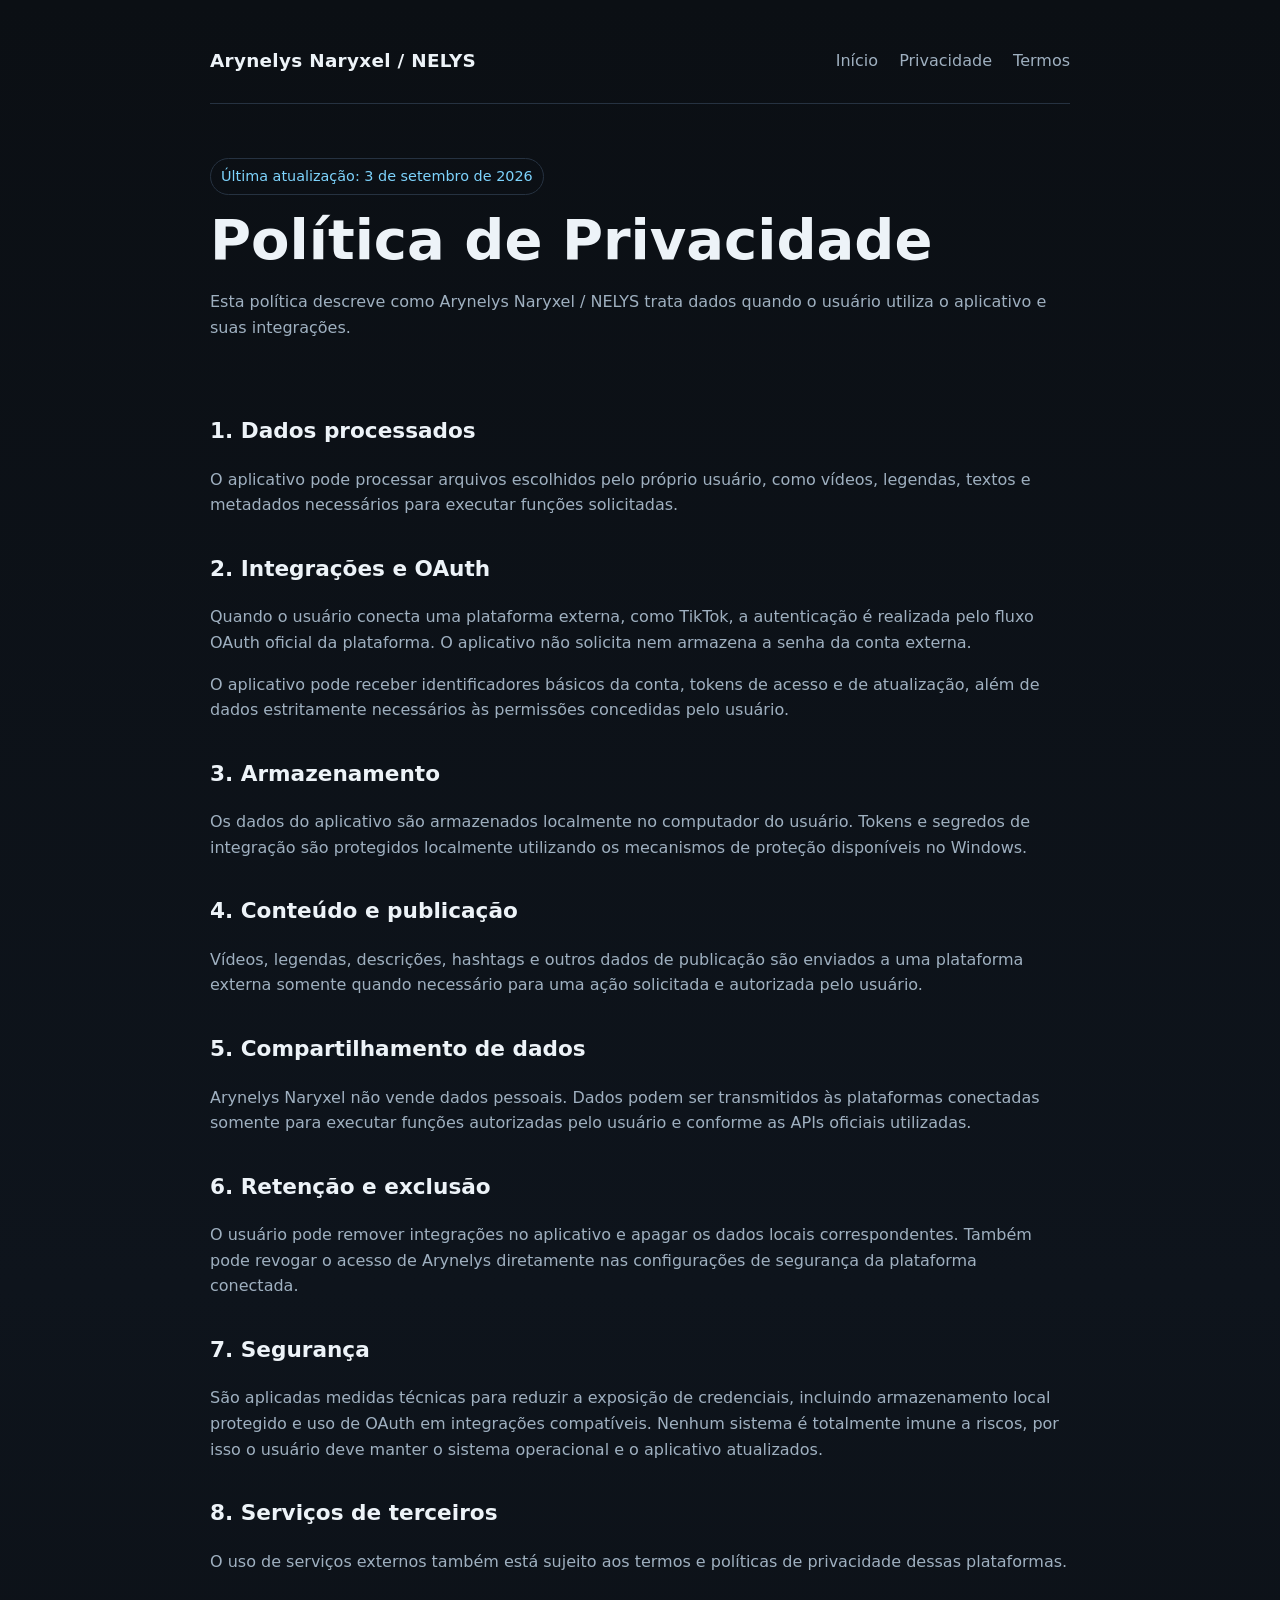
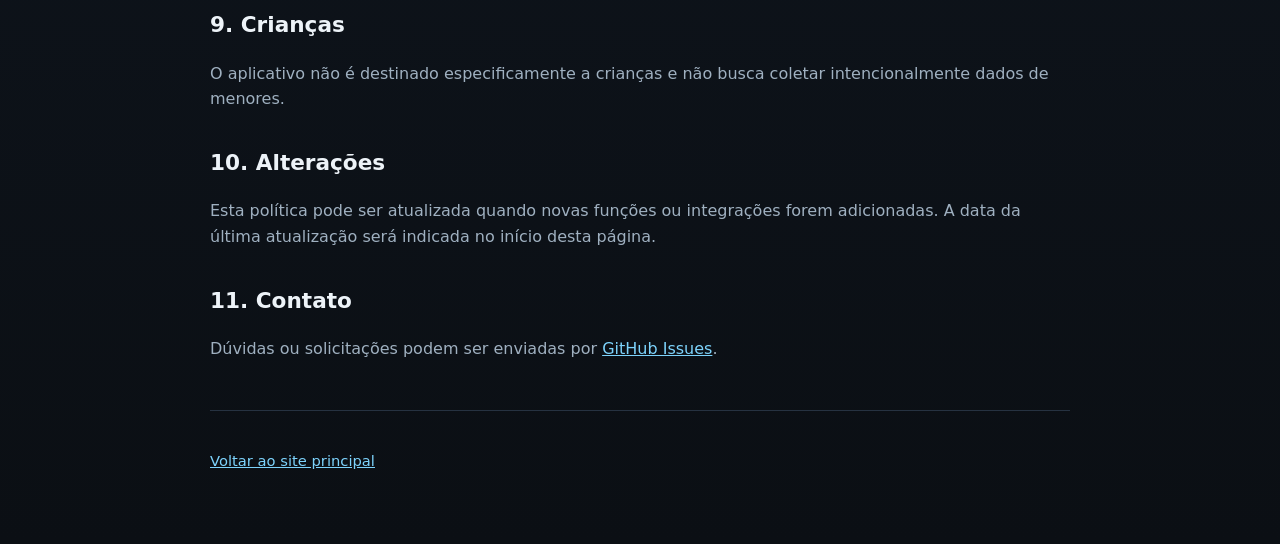
==== privacy/index.html @ ed87c671 "Add files via upload" ====
<!doctype html>
<html lang="pt-BR">
<head>
<meta charset="utf-8">
<meta name="viewport" content="width=device-width,initial-scale=1">
<title>Política de Privacidade — Arynelys Naryxel</title>

<style>
:root {
  color-scheme: dark;
  --bg:#0b0f14;
  --panel:#111821;
  --text:#edf3f8;
  --muted:#9fb0c0;
  --accent:#7dd3fc;
  --border:#263241;
}
*{box-sizing:border-box}
body{
  margin:0;
  font-family:system-ui,-apple-system,Segoe UI,Roboto,Arial,sans-serif;
  background:linear-gradient(180deg,#0b0f14,#0e141c 60%,#0b0f14);
  color:var(--text);
  line-height:1.6;
}
.wrap{max-width:900px;margin:0 auto;padding:32px 20px 56px}
header{
  display:flex;align-items:center;justify-content:space-between;gap:20px;
  padding:14px 0 28px;border-bottom:1px solid var(--border);
}
.brand{font-weight:800;font-size:1.15rem;letter-spacing:.3px}
nav a{color:var(--muted);text-decoration:none;margin-left:16px}
nav a:hover{color:var(--accent)}
.hero{padding:54px 0 24px}
h1{font-size:clamp(2rem,5vw,3.5rem);line-height:1.1;margin:0 0 18px}
h2{margin-top:34px;font-size:1.35rem}
p,li{color:var(--muted)}
.card{
  background:rgba(17,24,33,.78);
  border:1px solid var(--border);
  border-radius:16px;
  padding:22px;
  margin:18px 0;
}
.badge{
  display:inline-block;padding:6px 10px;border:1px solid var(--border);
  border-radius:999px;color:var(--accent);font-size:.9rem;margin-bottom:14px
}
a{color:var(--accent)}
footer{margin-top:48px;padding-top:24px;border-top:1px solid var(--border);color:var(--muted);font-size:.92rem}
code{background:#0a1118;border:1px solid var(--border);padding:.1em .35em;border-radius:6px;color:#d8f3ff}
</style>

</head>
<body>
<div class="wrap">

<header>
  <div class="brand">Arynelys Naryxel / NELYS</div>
  <nav>
    <a href="../">Início</a>
    <a href="../privacy/">Privacidade</a>
    <a href="../terms/">Termos</a>
  </nav>
</header>

<section class="hero">
  <span class="badge">Última atualização: 3 de setembro de 2026</span>
  <h1>Política de Privacidade</h1>
  <p>Esta política descreve como Arynelys Naryxel / NELYS trata dados quando o usuário utiliza o aplicativo e suas integrações.</p>
</section>

<h2>1. Dados processados</h2>
<p>O aplicativo pode processar arquivos escolhidos pelo próprio usuário, como vídeos, legendas, textos e metadados necessários para executar funções solicitadas.</p>

<h2>2. Integrações e OAuth</h2>
<p>Quando o usuário conecta uma plataforma externa, como TikTok, a autenticação é realizada pelo fluxo OAuth oficial da plataforma. O aplicativo não solicita nem armazena a senha da conta externa.</p>
<p>O aplicativo pode receber identificadores básicos da conta, tokens de acesso e de atualização, além de dados estritamente necessários às permissões concedidas pelo usuário.</p>

<h2>3. Armazenamento</h2>
<p>Os dados do aplicativo são armazenados localmente no computador do usuário. Tokens e segredos de integração são protegidos localmente utilizando os mecanismos de proteção disponíveis no Windows.</p>

<h2>4. Conteúdo e publicação</h2>
<p>Vídeos, legendas, descrições, hashtags e outros dados de publicação são enviados a uma plataforma externa somente quando necessário para uma ação solicitada e autorizada pelo usuário.</p>

<h2>5. Compartilhamento de dados</h2>
<p>Arynelys Naryxel não vende dados pessoais. Dados podem ser transmitidos às plataformas conectadas somente para executar funções autorizadas pelo usuário e conforme as APIs oficiais utilizadas.</p>

<h2>6. Retenção e exclusão</h2>
<p>O usuário pode remover integrações no aplicativo e apagar os dados locais correspondentes. Também pode revogar o acesso de Arynelys diretamente nas configurações de segurança da plataforma conectada.</p>

<h2>7. Segurança</h2>
<p>São aplicadas medidas técnicas para reduzir a exposição de credenciais, incluindo armazenamento local protegido e uso de OAuth em integrações compatíveis. Nenhum sistema é totalmente imune a riscos, por isso o usuário deve manter o sistema operacional e o aplicativo atualizados.</p>

<h2>8. Serviços de terceiros</h2>
<p>O uso de serviços externos também está sujeito aos termos e políticas de privacidade dessas plataformas.</p>

<h2>9. Crianças</h2>
<p>O aplicativo não é destinado especificamente a crianças e não busca coletar intencionalmente dados de menores.</p>

<h2>10. Alterações</h2>
<p>Esta política pode ser atualizada quando novas funções ou integrações forem adicionadas. A data da última atualização será indicada no início desta página.</p>

<h2>11. Contato</h2>
<p>Dúvidas ou solicitações podem ser enviadas por <a href="https://github.com/naryxelarynelys-stack/Arynelys-Naryxel/issues">GitHub Issues</a>.</p>

<footer>
  <p><a href="../">Voltar ao site principal</a></p>
</footer>
</div>
</body>
</html>
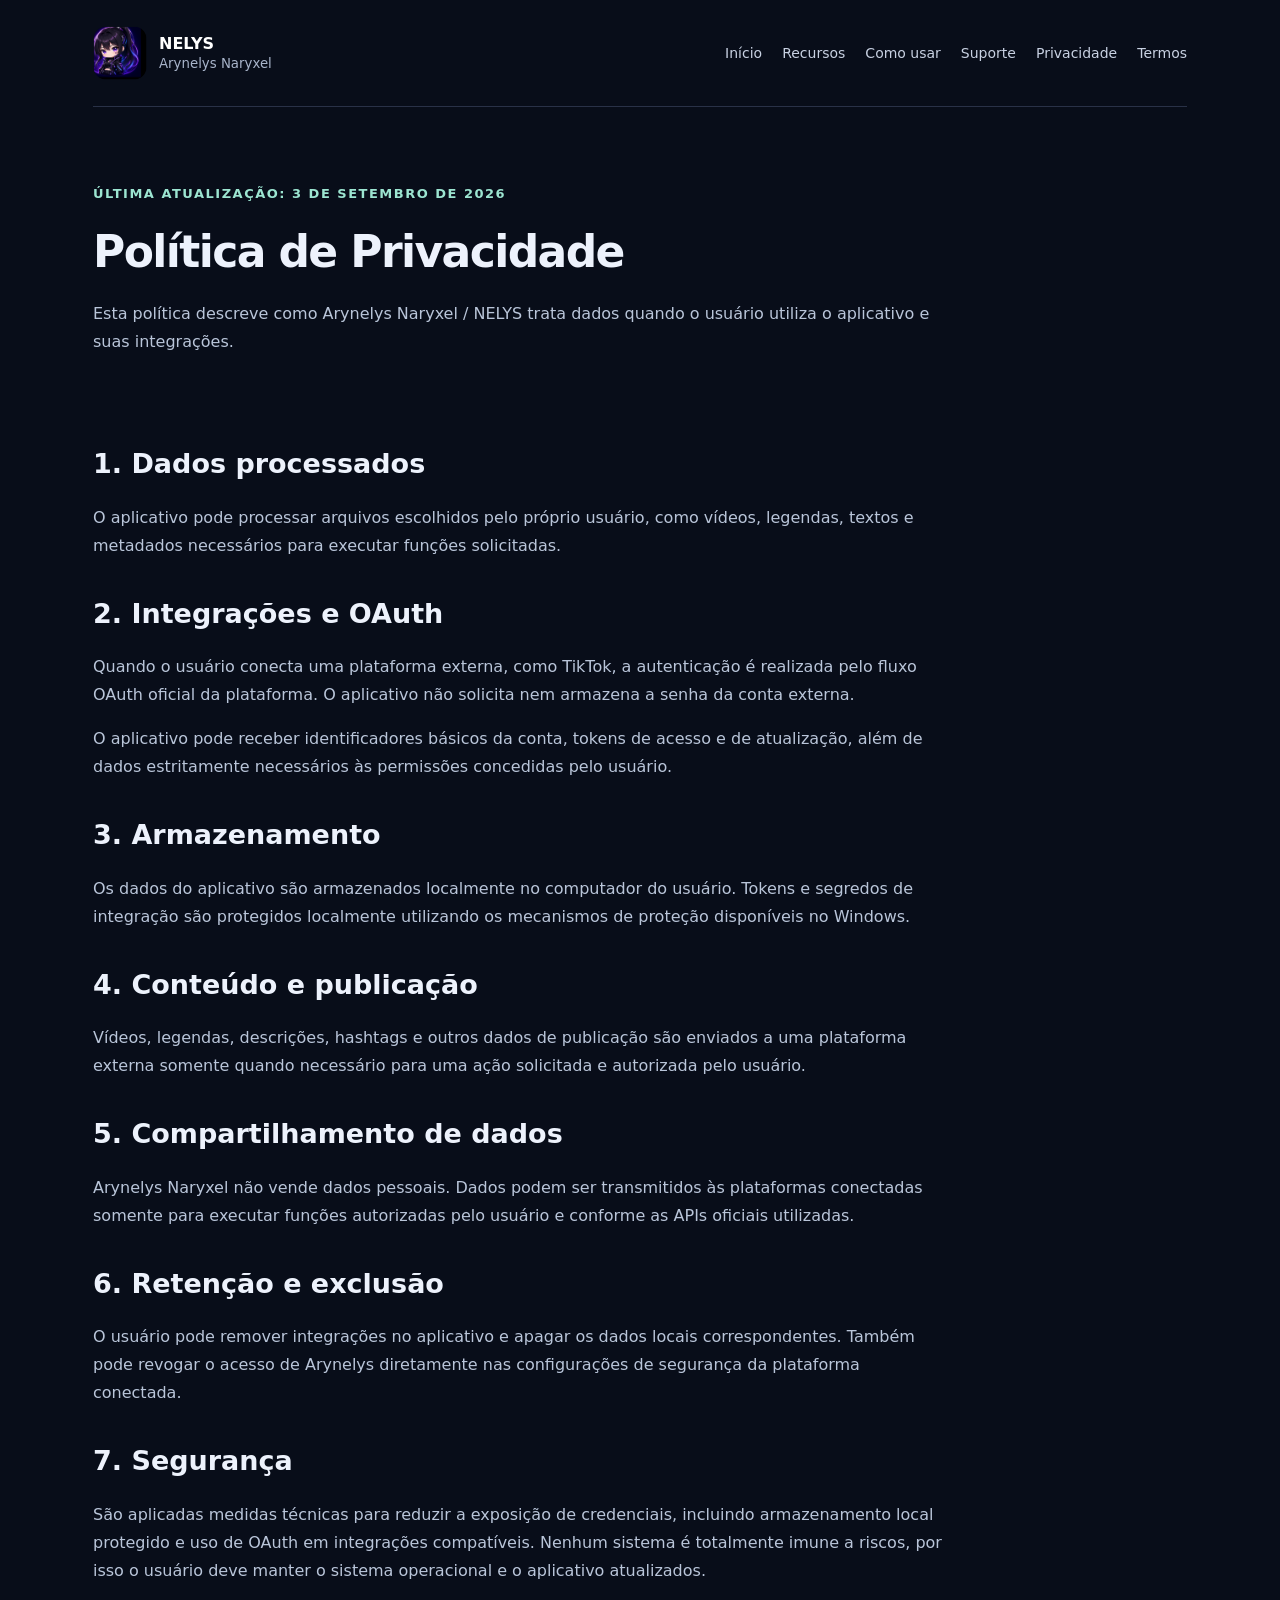
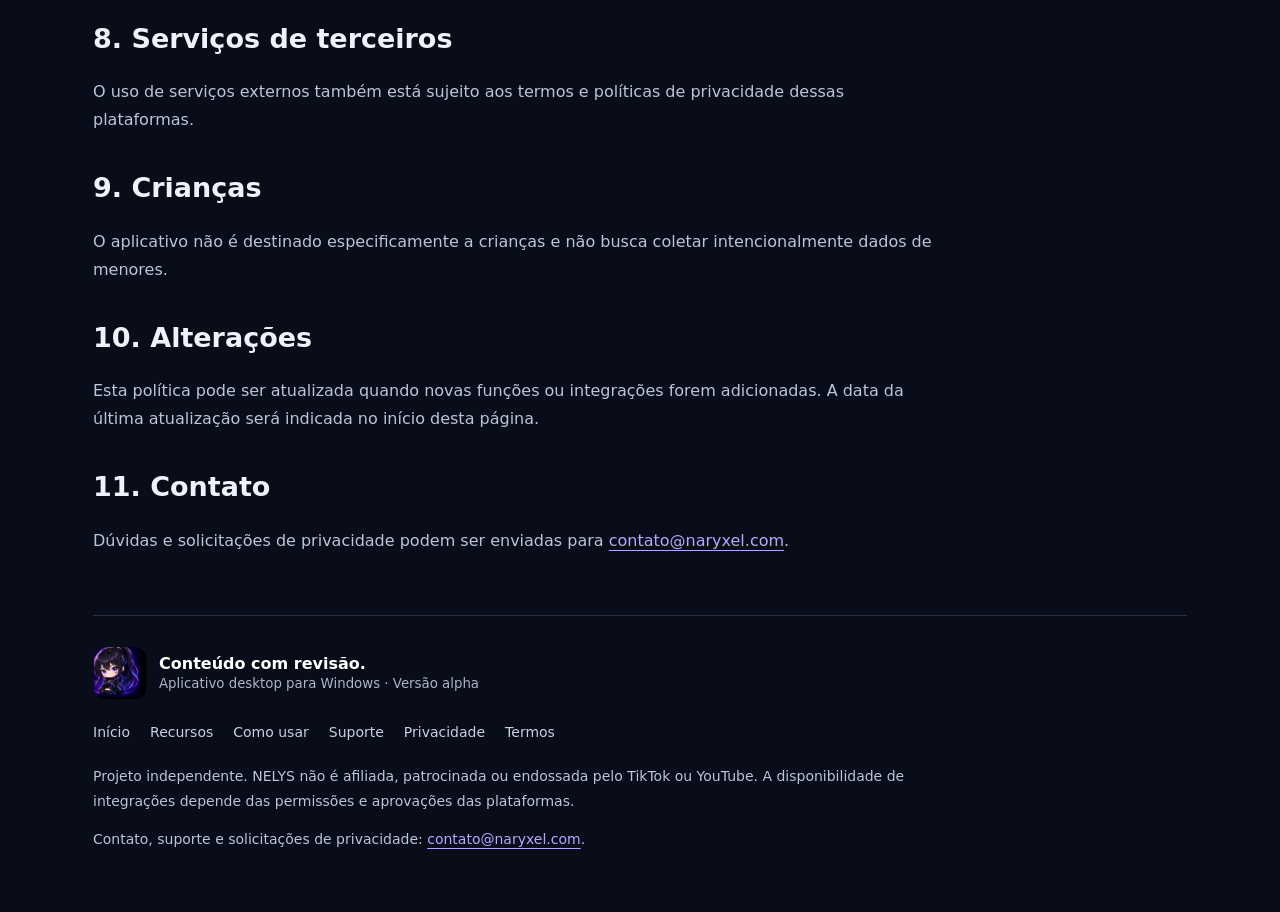
==== commit ee3415d7: "Add files via upload" ====
--- a/privacy/index.html
+++ b/privacy/index.html
@@ -1,112 +1,43 @@
-<!doctype html>
-<html lang="pt-BR">
-<head>
-<meta charset="utf-8">
-<meta name="viewport" content="width=device-width,initial-scale=1">
-<title>Política de Privacidade — Arynelys Naryxel</title>
-
-<style>
-:root {
-  color-scheme: dark;
-  --bg:#0b0f14;
-  --panel:#111821;
-  --text:#edf3f8;
-  --muted:#9fb0c0;
-  --accent:#7dd3fc;
-  --border:#263241;
-}
-*{box-sizing:border-box}
-body{
-  margin:0;
-  font-family:system-ui,-apple-system,Segoe UI,Roboto,Arial,sans-serif;
-  background:linear-gradient(180deg,#0b0f14,#0e141c 60%,#0b0f14);
-  color:var(--text);
-  line-height:1.6;
-}
-.wrap{max-width:900px;margin:0 auto;padding:32px 20px 56px}
-header{
-  display:flex;align-items:center;justify-content:space-between;gap:20px;
-  padding:14px 0 28px;border-bottom:1px solid var(--border);
-}
-.brand{font-weight:800;font-size:1.15rem;letter-spacing:.3px}
-nav a{color:var(--muted);text-decoration:none;margin-left:16px}
-nav a:hover{color:var(--accent)}
-.hero{padding:54px 0 24px}
-h1{font-size:clamp(2rem,5vw,3.5rem);line-height:1.1;margin:0 0 18px}
-h2{margin-top:34px;font-size:1.35rem}
-p,li{color:var(--muted)}
-.card{
-  background:rgba(17,24,33,.78);
-  border:1px solid var(--border);
-  border-radius:16px;
-  padding:22px;
-  margin:18px 0;
-}
-.badge{
-  display:inline-block;padding:6px 10px;border:1px solid var(--border);
-  border-radius:999px;color:var(--accent);font-size:.9rem;margin-bottom:14px
-}
-a{color:var(--accent)}
-footer{margin-top:48px;padding-top:24px;border-top:1px solid var(--border);color:var(--muted);font-size:.92rem}
-code{background:#0a1118;border:1px solid var(--border);padding:.1em .35em;border-radius:6px;color:#d8f3ff}
-</style>
-
-</head>
-<body>
-<div class="wrap">
-
-<header>
-  <div class="brand">Arynelys Naryxel / NELYS</div>
-  <nav>
-    <a href="../">Início</a>
-    <a href="../privacy/">Privacidade</a>
-    <a href="../terms/">Termos</a>
-  </nav>
-</header>
-
-<section class="hero">
-  <span class="badge">Última atualização: 3 de setembro de 2026</span>
-  <h1>Política de Privacidade</h1>
-  <p>Esta política descreve como Arynelys Naryxel / NELYS trata dados quando o usuário utiliza o aplicativo e suas integrações.</p>
-</section>
-
-<h2>1. Dados processados</h2>
-<p>O aplicativo pode processar arquivos escolhidos pelo próprio usuário, como vídeos, legendas, textos e metadados necessários para executar funções solicitadas.</p>
-
-<h2>2. Integrações e OAuth</h2>
-<p>Quando o usuário conecta uma plataforma externa, como TikTok, a autenticação é realizada pelo fluxo OAuth oficial da plataforma. O aplicativo não solicita nem armazena a senha da conta externa.</p>
-<p>O aplicativo pode receber identificadores básicos da conta, tokens de acesso e de atualização, além de dados estritamente necessários às permissões concedidas pelo usuário.</p>
-
-<h2>3. Armazenamento</h2>
-<p>Os dados do aplicativo são armazenados localmente no computador do usuário. Tokens e segredos de integração são protegidos localmente utilizando os mecanismos de proteção disponíveis no Windows.</p>
-
-<h2>4. Conteúdo e publicação</h2>
-<p>Vídeos, legendas, descrições, hashtags e outros dados de publicação são enviados a uma plataforma externa somente quando necessário para uma ação solicitada e autorizada pelo usuário.</p>
-
-<h2>5. Compartilhamento de dados</h2>
-<p>Arynelys Naryxel não vende dados pessoais. Dados podem ser transmitidos às plataformas conectadas somente para executar funções autorizadas pelo usuário e conforme as APIs oficiais utilizadas.</p>
-
-<h2>6. Retenção e exclusão</h2>
-<p>O usuário pode remover integrações no aplicativo e apagar os dados locais correspondentes. Também pode revogar o acesso de Arynelys diretamente nas configurações de segurança da plataforma conectada.</p>
-
-<h2>7. Segurança</h2>
-<p>São aplicadas medidas técnicas para reduzir a exposição de credenciais, incluindo armazenamento local protegido e uso de OAuth em integrações compatíveis. Nenhum sistema é totalmente imune a riscos, por isso o usuário deve manter o sistema operacional e o aplicativo atualizados.</p>
-
-<h2>8. Serviços de terceiros</h2>
-<p>O uso de serviços externos também está sujeito aos termos e políticas de privacidade dessas plataformas.</p>
-
-<h2>9. Crianças</h2>
-<p>O aplicativo não é destinado especificamente a crianças e não busca coletar intencionalmente dados de menores.</p>
-
-<h2>10. Alterações</h2>
-<p>Esta política pode ser atualizada quando novas funções ou integrações forem adicionadas. A data da última atualização será indicada no início desta página.</p>
-
-<h2>11. Contato</h2>
-<p>Dúvidas ou solicitações podem ser enviadas por <a href="https://github.com/naryxelarynelys-stack/Arynelys-Naryxel/issues">GitHub Issues</a>.</p>
-
-<footer>
-  <p><a href="../">Voltar ao site principal</a></p>
-</footer>
-</div>
-</body>
-</html>
+<!doctype html><html lang="pt-BR"><head><meta charset="utf-8"><meta name="viewport" content="width=device-width,initial-scale=1"><title>Política de Privacidade — Arynelys Naryxel / NELYS</title><meta name="description" content="Conheça a NELYS, aplicativo para Windows de análise de vídeos, revisão de cortes e preparação de conteúdo para redes sociais."><link rel="icon" href="../assets/nelys.png?v=20260911" type="image/png"><link rel="apple-touch-icon" href="../assets/nelys.png?v=20260911"><link rel="stylesheet" href="../assets/site.css"></head><body><a class="skip" href="#conteudo">Ir ao conteúdo</a><div class="wrap"><header><a class="brand" href="../"><img src="../assets/nelys.png?v=20260911" alt="Ícone do aplicativo NELYS" width="54" height="54"><span>NELYS<small>Arynelys Naryxel</small></span></a><nav aria-label="Navegação principal"><a href="../">Início</a><a href="../features/">Recursos</a><a href="../guide/">Como usar</a><a href="../support/">Suporte</a><a href="../privacy/">Privacidade</a><a href="../terms/">Termos</a></nav></header><main id="conteudo" class="legal">
+
+<section class="hero">
+  <span class="badge">Última atualização: 3 de setembro de 2026</span>
+  <h1>Política de Privacidade</h1>
+  <p>Esta política descreve como Arynelys Naryxel / NELYS trata dados quando o usuário utiliza o aplicativo e suas integrações.</p>
+</section>
+
+<h2>1. Dados processados</h2>
+<p>O aplicativo pode processar arquivos escolhidos pelo próprio usuário, como vídeos, legendas, textos e metadados necessários para executar funções solicitadas.</p>
+
+<h2>2. Integrações e OAuth</h2>
+<p>Quando o usuário conecta uma plataforma externa, como TikTok, a autenticação é realizada pelo fluxo OAuth oficial da plataforma. O aplicativo não solicita nem armazena a senha da conta externa.</p>
+<p>O aplicativo pode receber identificadores básicos da conta, tokens de acesso e de atualização, além de dados estritamente necessários às permissões concedidas pelo usuário.</p>
+
+<h2>3. Armazenamento</h2>
+<p>Os dados do aplicativo são armazenados localmente no computador do usuário. Tokens e segredos de integração são protegidos localmente utilizando os mecanismos de proteção disponíveis no Windows.</p>
+
+<h2>4. Conteúdo e publicação</h2>
+<p>Vídeos, legendas, descrições, hashtags e outros dados de publicação são enviados a uma plataforma externa somente quando necessário para uma ação solicitada e autorizada pelo usuário.</p>
+
+<h2>5. Compartilhamento de dados</h2>
+<p>Arynelys Naryxel não vende dados pessoais. Dados podem ser transmitidos às plataformas conectadas somente para executar funções autorizadas pelo usuário e conforme as APIs oficiais utilizadas.</p>
+
+<h2>6. Retenção e exclusão</h2>
+<p>O usuário pode remover integrações no aplicativo e apagar os dados locais correspondentes. Também pode revogar o acesso de Arynelys diretamente nas configurações de segurança da plataforma conectada.</p>
+
+<h2>7. Segurança</h2>
+<p>São aplicadas medidas técnicas para reduzir a exposição de credenciais, incluindo armazenamento local protegido e uso de OAuth em integrações compatíveis. Nenhum sistema é totalmente imune a riscos, por isso o usuário deve manter o sistema operacional e o aplicativo atualizados.</p>
+
+<h2>8. Serviços de terceiros</h2>
+<p>O uso de serviços externos também está sujeito aos termos e políticas de privacidade dessas plataformas.</p>
+
+<h2>9. Crianças</h2>
+<p>O aplicativo não é destinado especificamente a crianças e não busca coletar intencionalmente dados de menores.</p>
+
+<h2>10. Alterações</h2>
+<p>Esta política pode ser atualizada quando novas funções ou integrações forem adicionadas. A data da última atualização será indicada no início desta página.</p>
+
+<h2>11. Contato</h2>
+<p>Dúvidas e solicitações de privacidade podem ser enviadas para <a href="mailto:contato@naryxel.com">contato@naryxel.com</a>.</p>
+
+</main><footer><a class="brand" href="../"><img src="../assets/nelys.png?v=20260911" alt="NELYS" width="54" height="54"><span>Conteúdo com revisão.<small>Aplicativo desktop para Windows · Versão alpha</small></span></a><nav aria-label="Links do rodapé"><a href="../">Início</a><a href="../features/">Recursos</a><a href="../guide/">Como usar</a><a href="../support/">Suporte</a><a href="../privacy/">Privacidade</a><a href="../terms/">Termos</a></nav><p>Projeto independente. NELYS não é afiliada, patrocinada ou endossada pelo TikTok ou YouTube. A disponibilidade de integrações depende das permissões e aprovações das plataformas.</p><p>Contato, suporte e solicitações de privacidade: <a href="mailto:contato@naryxel.com">contato@naryxel.com</a>.</p></footer></div></body></html>
--- a/assets/site.css
+++ b/assets/site.css
@@ -0,0 +1 @@
+*{box-sizing:border-box}html{color-scheme:dark;scroll-behavior:smooth}body{margin:0;background:#080d19;color:#edf2fc;font:16px/1.75 system-ui,sans-serif}a{color:#b9a5ff;text-underline-offset:4px}a:focus-visible,summary:focus-visible{outline:3px solid #99eed8;outline-offset:5px}.wrap{max-width:1150px;margin:auto;padding:0 28px}header{display:flex;align-items:center;justify-content:space-between;gap:24px;padding:26px 0;border-bottom:1px solid #293147}.brand{display:flex;align-items:center;gap:12px;color:#fff;text-decoration:none;font-weight:750;line-height:1.35}.brand img{width:54px;height:54px;border-radius:14px}.brand small{display:block;color:#a9b5cb;font-weight:400}nav{display:flex;flex-wrap:wrap;gap:10px 20px}nav a{color:#c8d1e2;font-size:14px;text-decoration:none}nav a:hover{color:#c4b4ff}main{padding-bottom:44px}.hero{padding:72px 0 38px;max-width:900px}.badge,.eyebrow{color:#9ce5d1;font-size:13px;font-weight:700;letter-spacing:1.5px;text-transform:uppercase}h1{font-size:clamp(32px,5vw,62px);line-height:1.12;letter-spacing:-1.6px;margin:20px 0 24px}h2{font-size:27px;line-height:1.3;margin-top:36px}h3{font-size:20px;line-height:1.35}p,li{color:#b9c5d9}.lead{font-size:20px;max-width:740px}.grid{display:grid;grid-template-columns:repeat(3,1fr);gap:20px;margin:28px 0}.card{background:#111a2d;border:1px solid #293650;border-radius:18px;padding:26px}.card h2,.card h3{margin-top:4px}.actions{display:flex;flex-wrap:wrap;gap:14px;margin:26px 0}.button{display:inline-block;background:#b6a1ff;color:#111128;padding:12px 20px;border-radius:9px;font-weight:750;text-decoration:none}.button.secondary{background:#1c2941;color:#e1e8fa}.step{color:#a494ed;font-size:13px;letter-spacing:2px;font-weight:800}.note{border-left:3px solid #92dbc8;padding:8px 22px;background:#10222b;margin:28px 0}.legal{max-width:850px}.legal h1{font-size:44px}footer{padding:30px 0 46px;border-top:1px solid #293147}footer p{font-size:14px;max-width:880px}footer nav{margin:20px 0}details{padding:20px 0;border-bottom:1px solid #293147}summary{font-weight:650;cursor:pointer}ol li{padding:6px 0}.skip{position:absolute;top:-100px}.skip:focus{top:0;background:#111;padding:10px;z-index:2}@media(max-width:800px){header{align-items:flex-start;flex-direction:column}.grid{grid-template-columns:1fr}.hero{padding-top:42px}.wrap{padding:0 20px}nav{gap:10px 16px}.lead{font-size:18px}}
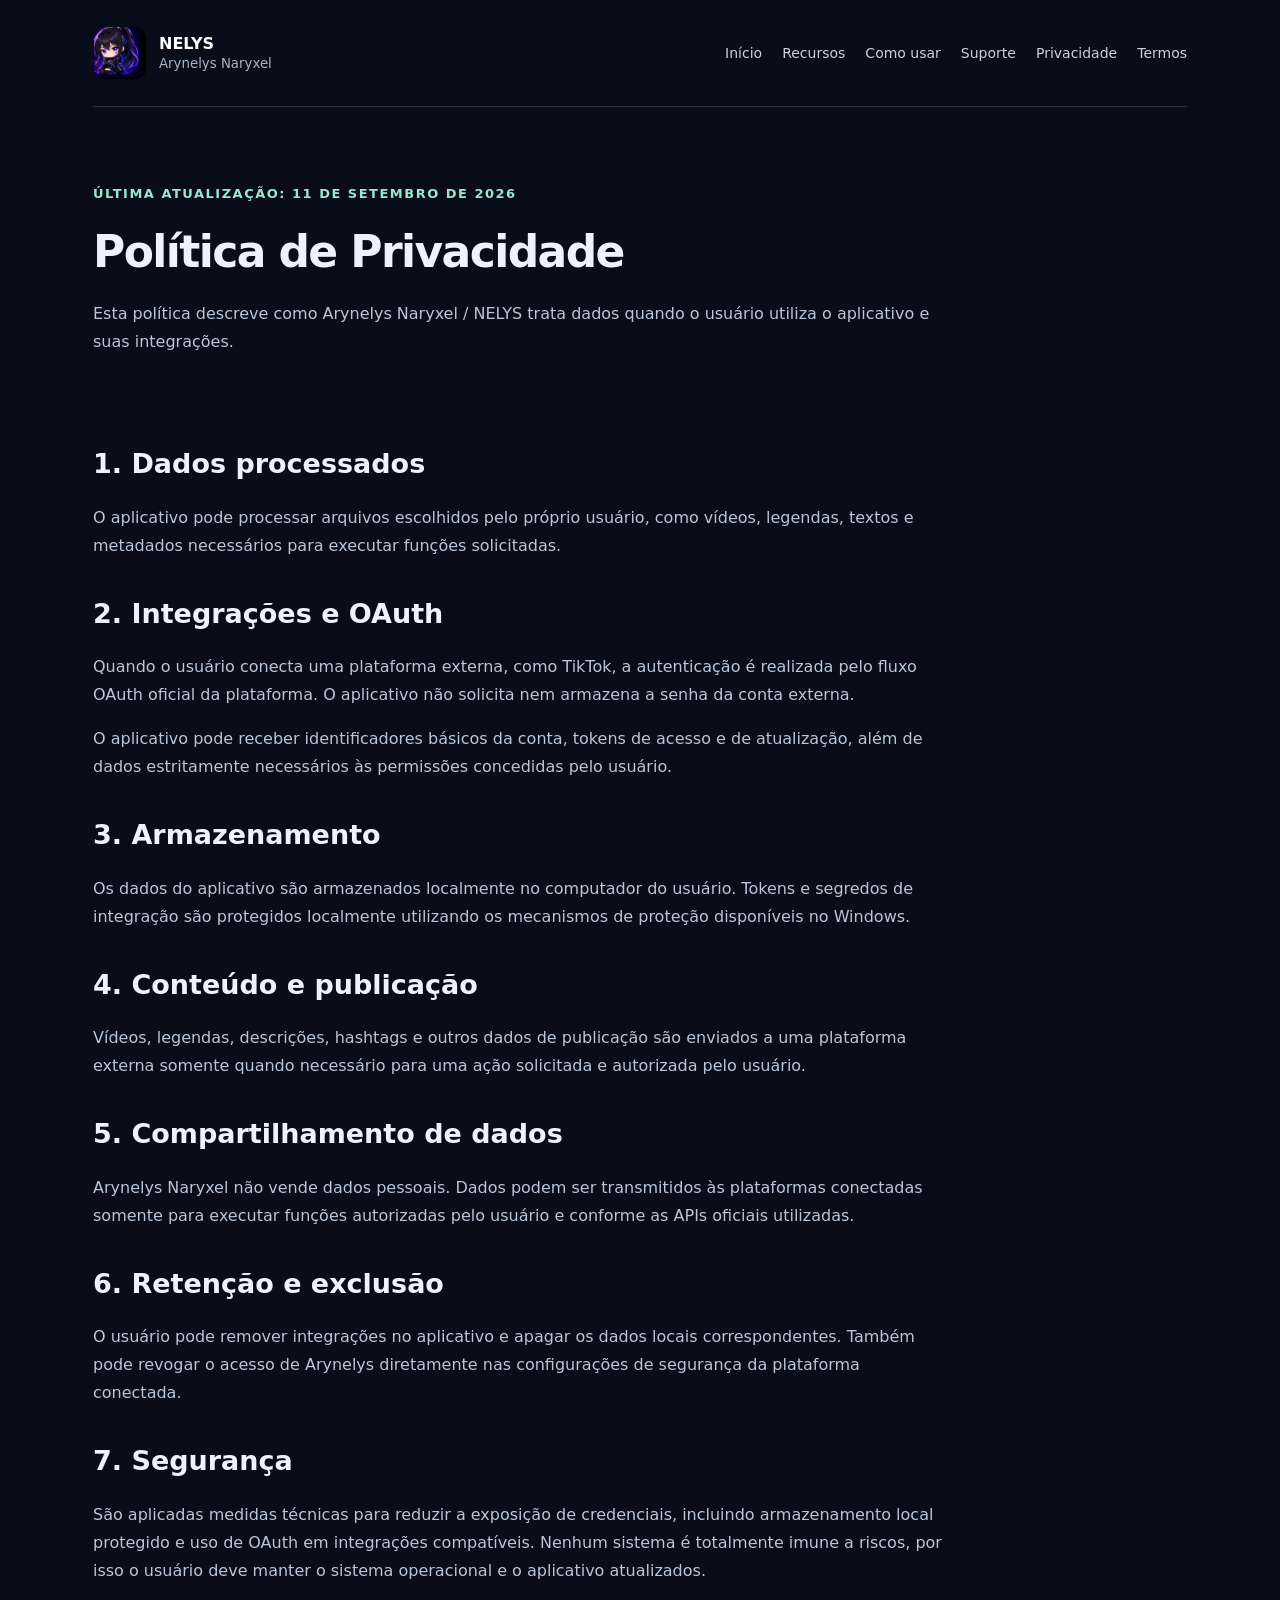
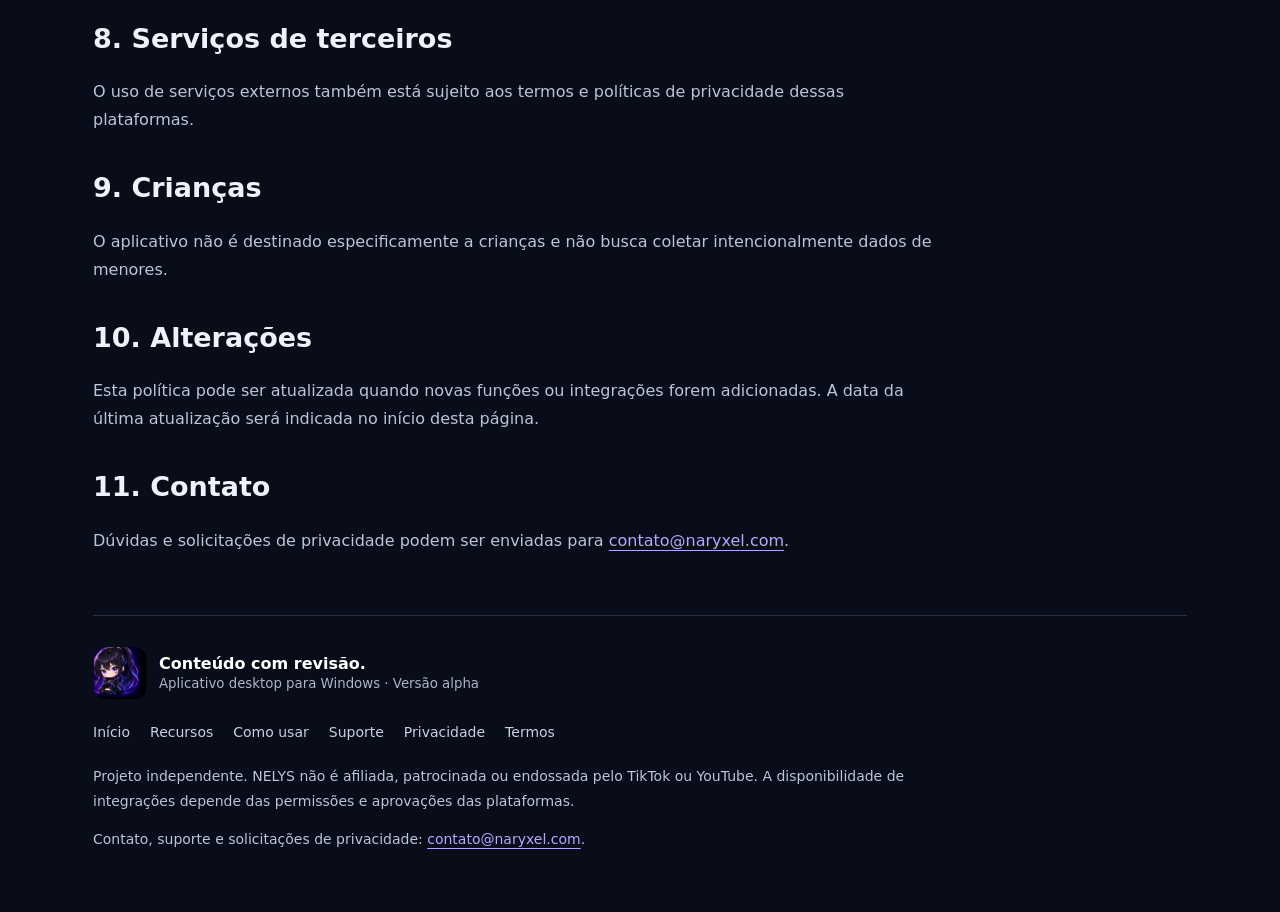
==== commit 89d6f6e7: "Add files via upload" ====
--- a/privacy/index.html
+++ b/privacy/index.html
@@ -1,7 +1,7 @@
 <!doctype html><html lang="pt-BR"><head><meta charset="utf-8"><meta name="viewport" content="width=device-width,initial-scale=1"><title>Política de Privacidade — Arynelys Naryxel / NELYS</title><meta name="description" content="Conheça a NELYS, aplicativo para Windows de análise de vídeos, revisão de cortes e preparação de conteúdo para redes sociais."><link rel="icon" href="../assets/nelys.png?v=20260911" type="image/png"><link rel="apple-touch-icon" href="../assets/nelys.png?v=20260911"><link rel="stylesheet" href="../assets/site.css"></head><body><a class="skip" href="#conteudo">Ir ao conteúdo</a><div class="wrap"><header><a class="brand" href="../"><img src="../assets/nelys.png?v=20260911" alt="Ícone do aplicativo NELYS" width="54" height="54"><span>NELYS<small>Arynelys Naryxel</small></span></a><nav aria-label="Navegação principal"><a href="../">Início</a><a href="../features/">Recursos</a><a href="../guide/">Como usar</a><a href="../support/">Suporte</a><a href="../privacy/">Privacidade</a><a href="../terms/">Termos</a></nav></header><main id="conteudo" class="legal">
 
 <section class="hero">
-  <span class="badge">Última atualização: 3 de setembro de 2026</span>
+  <span class="badge">Última atualização: 11 de setembro de 2026</span>
   <h1>Política de Privacidade</h1>
   <p>Esta política descreve como Arynelys Naryxel / NELYS trata dados quando o usuário utiliza o aplicativo e suas integrações.</p>
 </section>
